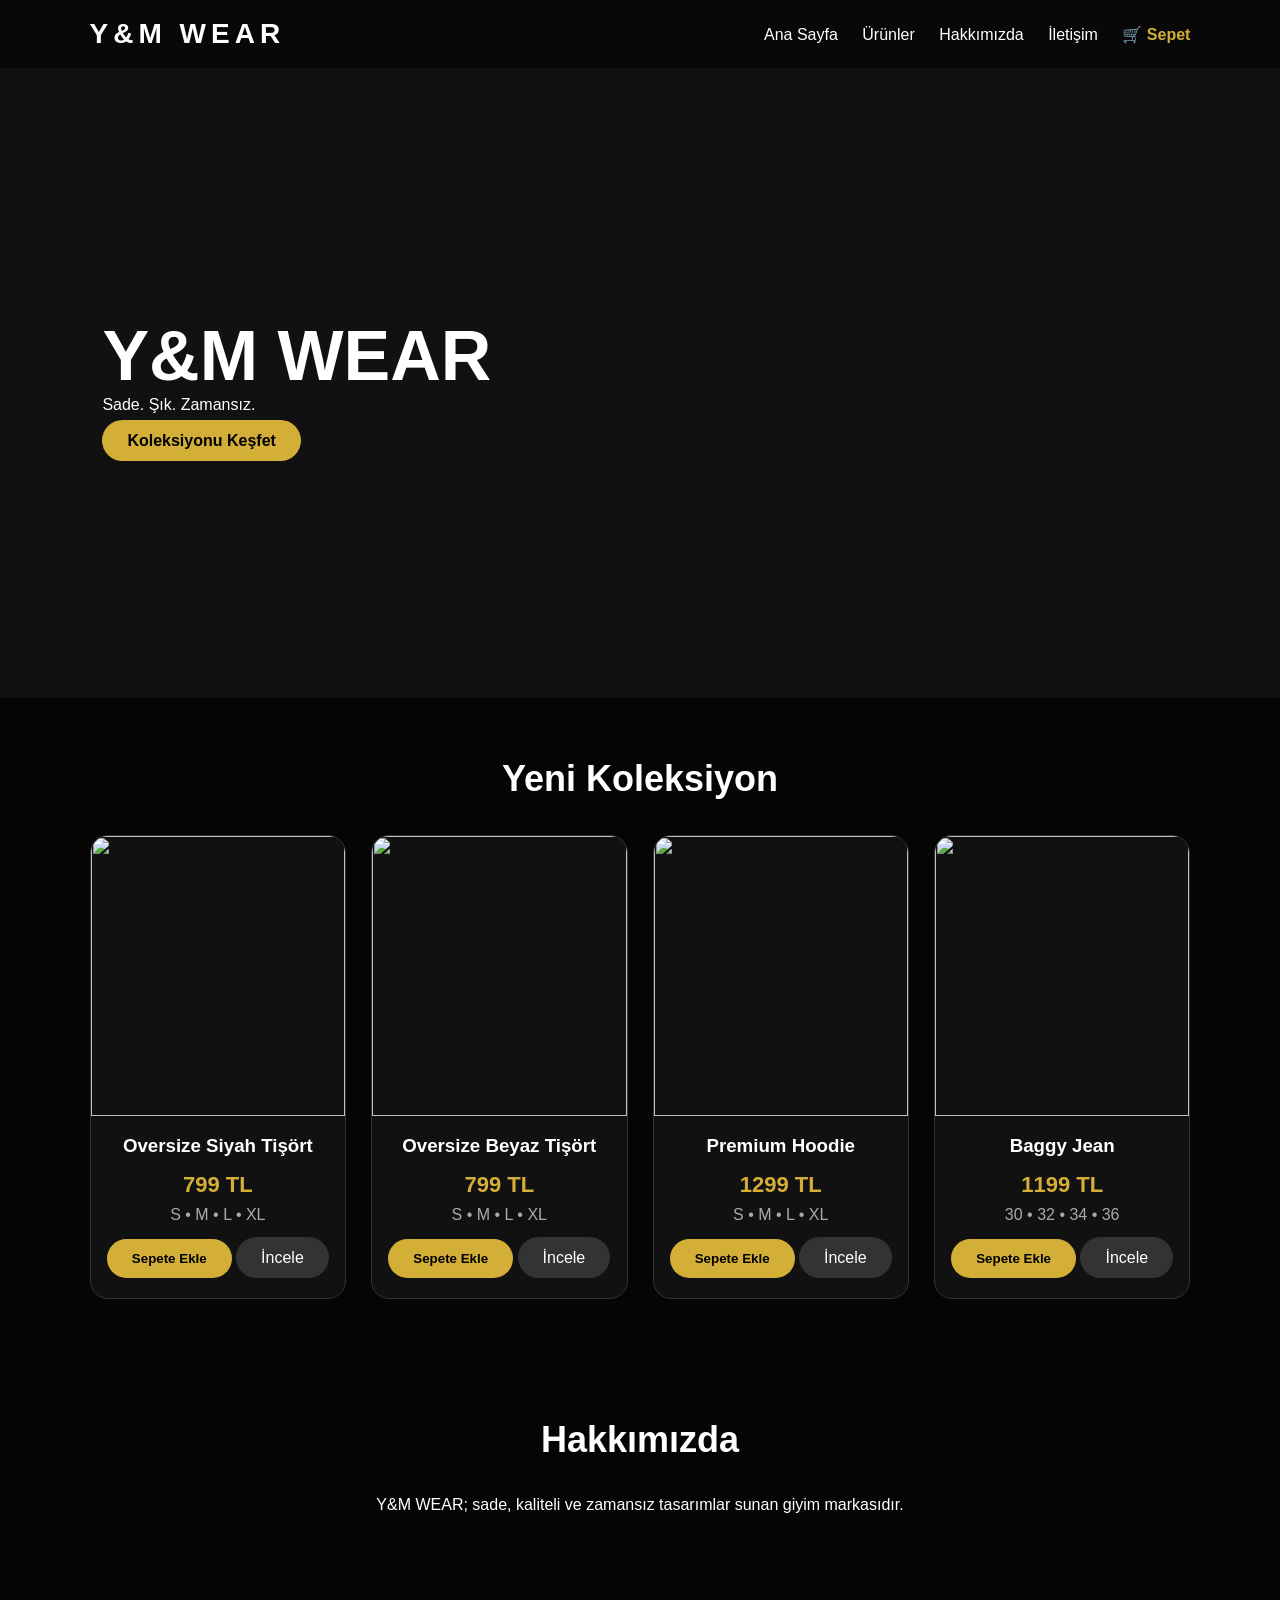
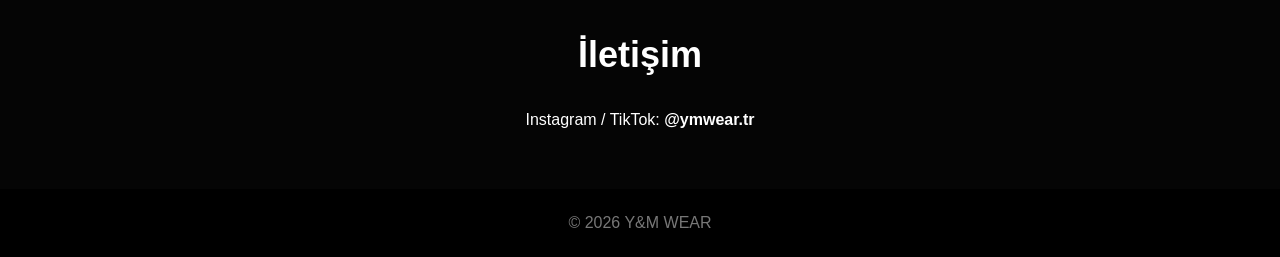
==== index.html @ 736faf4a "Refactor index.html for styling and structure updates" ====
<!DOCTYPE html>
<html lang="tr">
<head>
<meta charset="UTF-8">
<meta name="viewport" content="width=device-width, initial-scale=1.0">
<title>Y&M WEAR</title>
<style>
*{margin:0;padding:0;box-sizing:border-box;font-family:Arial}
body{background:#050505;color:white}
header{background:#080808;padding:18px 7%;display:flex;justify-content:space-between;align-items:center}
.logo{font-size:28px;font-weight:bold;letter-spacing:5px}
nav a{color:white;text-decoration:none;margin-left:20px}
.cart{color:#d4af37;font-weight:bold}
.hero{height:70vh;background:#111;display:flex;align-items:center;padding:0 8%}
.hero h1{font-size:70px}
.btn,.buy{background:#d4af37;color:#000;border:none;border-radius:25px;padding:12px 25px;font-weight:bold;cursor:pointer;text-decoration:none}
section{padding:60px 7%}
.title{text-align:center;font-size:36px;margin-bottom:35px}
.products{display:grid;grid-template-columns:repeat(auto-fit,minmax(230px,1fr));gap:25px}
.card{background:#111;border:1px solid #333;border-radius:18px;text-align:center;overflow:hidden;padding-bottom:20px}
.card img{width:100%;height:280px;object-fit:cover}
.card h3{margin:15px 0}
.price{color:#d4af37;font-size:22px;font-weight:bold}
.size{color:#aaa;margin:8px 0 15px}
.info{background:#333;color:white;border-radius:25px;padding:12px 25px;text-decoration:none}
footer{text-align:center;background:#000;color:#777;padding:25px}
</style>
</head>
<body>

<header>
<div class="logo">Y&M WEAR</div>
<nav>
<a href="index.html">Ana Sayfa</a>
<a href="#urunler">Ürünler</a>
<a href="#hakkimizda">Hakkımızda</a>
<a href="#iletisim">İletişim</a>
<a href="cart.html" class="cart">🛒 Sepet</a>
</nav>
</header>

<div class="hero">
<div>
<h1>Y&M WEAR</h1>
<p>Sade. Şık. Zamansız.</p><br>
<a class="btn" href="#urunler">Koleksiyonu Keşfet</a>
</div>
</div>

<section id="urunler">
<h2 class="title">Yeni Koleksiyon</h2>

<div class="products">

<div class="card">
<img src="https://images.unsplash.com/photo-1523398002811-999ca8dec234?w=800">
<h3>Oversize Siyah Tişört</h3>
<p class="price">799 TL</p>
<p class="size">S • M • L • XL</p>
<button class="buy" onclick="addToCart('Oversize Siyah Tişört',799)">Sepete Ekle</button>
<a href="urun.html" class="info">İncele</a>
</div>

<div class="card">
<img src="https://images.unsplash.com/photo-1515886657613-9f3515b0c78f?w=800">
<h3>Oversize Beyaz Tişört</h3>
<p class="price">799 TL</p>
<p class="size">S • M • L • XL</p>
<button class="buy" onclick="addToCart('Oversize Beyaz Tişört',799)">Sepete Ekle</button>
<a href="urun.html" class="info">İncele</a>
</div>

<div class="card">
<img src="https://images.unsplash.com/photo-1506629905607-d9c297d294e5?w=800">
<h3>Premium Hoodie</h3>
<p class="price">1299 TL</p>
<p class="size">S • M • L • XL</p>
<button class="buy" onclick="addToCart('Premium Hoodie',1299)">Sepete Ekle</button>
<a href="urun.html" class="info">İncele</a>
</div>

<div class="card">
<img src="https://images.unsplash.com/photo-1516762689617-e1cffcef479d?w=800">
<h3>Baggy Jean</h3>
<p class="price">1199 TL</p>
<p class="size">30 • 32 • 34 • 36</p>
<button class="buy" onclick="addToCart('Baggy Jean',1199)">Sepete Ekle</button>
<a href="urun.html" class="info">İncele</a>
</div>

</div>
</section>

<section id="hakkimizda">
<h2 class="title">Hakkımızda</h2>
<p style="text-align:center">Y&M WEAR; sade, kaliteli ve zamansız tasarımlar sunan giyim markasıdır.</p>
</section>

<section id="iletisim">
<h2 class="title">İletişim</h2>
<p style="text-align:center">Instagram / TikTok: <b>@ymwear.tr</b></p>
</section>

<footer>© 2026 Y&M WEAR</footer>

<script src="js/app.js"></script>
</body>
</html>
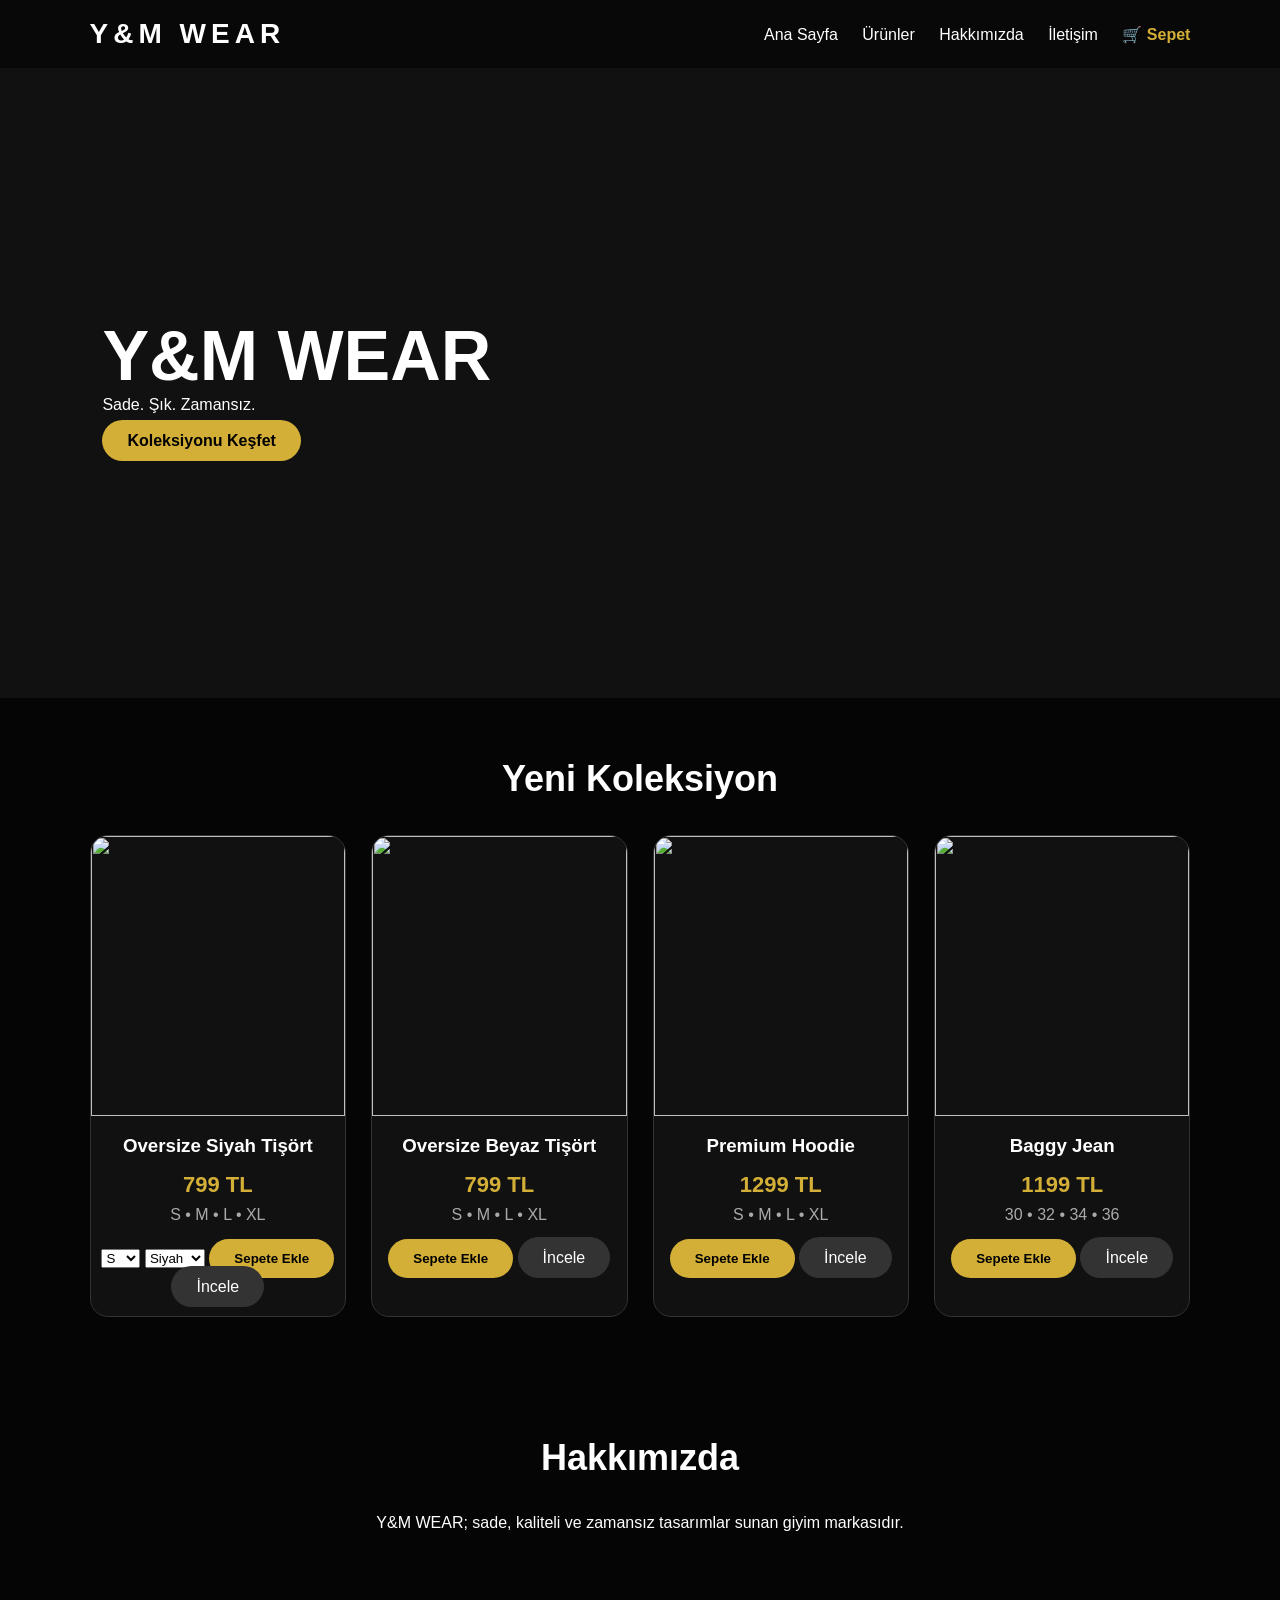
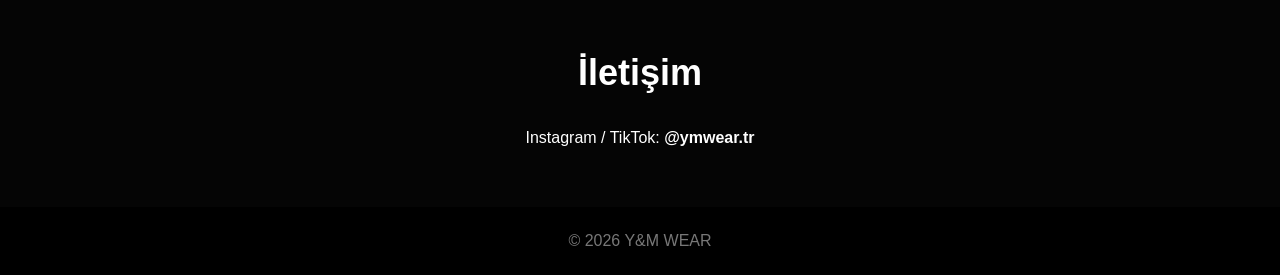
==== commit e0dc97b1: "Enhance product display with size and color options Added size and color selection options for produ" ====
--- a/index.html
+++ b/index.html
@@ -57,6 +57,19 @@
 <h3>Oversize Siyah Tişört</h3>
 <p class="price">799 TL</p>
 <p class="size">S • M • L • XL</p>
+  <select class="beden">
+  <option>S</option>
+  <option>M</option>
+  <option>L</option>
+  <option>XL</option>
+</select>
+
+<select class="renk">
+  <option>Siyah</option>
+  <option>Beyaz</option>
+  <option>Gri</option>
+  <option>Bej</option>
+</select>
 <button class="buy" onclick="addToCart('Oversize Siyah Tişört',799)">Sepete Ekle</button>
 <a href="urun.html" class="info">İncele</a>
 </div>
@@ -103,6 +116,36 @@
 
 <footer>© 2026 Y&M WEAR</footer>
 
-<script src="js/app.js"></script>
+<script>
+function addToCart(name, price){
+  let cart = JSON.parse(localStorage.getItem("cart")) || [];
+  cart.push({name:name, price:Number(price)});
+  localStorage.setItem("cart", JSON.stringify(cart));
+  alert(name + " sepete eklendi!");
+}
+
+let adminProducts = JSON.parse(localStorage.getItem("adminProducts")) || JSON.parse(localStorage.getItem("products")) || [];
+let productArea = document.querySelector(".products");
+
+adminProducts.forEach(product => {
+  productArea.innerHTML += `
+    <div class="card">
+      <img src="${product.image}">
+      <h3>${product.name}</h3>
+      <p class="price">${product.price} TL</p>
+      <p class="size">S • M • L • XL</p>
+      <select class="beden">
+  <option>S</option><option>M</option><option>L</option><option>XL</option>
+</select>
+<select class="renk">
+  <option>Siyah</option><option>Beyaz</option><option>Gri</option><option>Bej</option>
+</select>
+      <button class="buy" onclick="addToCartWithOptions(this, '${product.name}', ${Number(product.price)})">Sepete Ekle</button>
+      <a href="urun.html" class="info">İncele</a>
+    </div>
+  `;
+});
+</script>
+</script>
 </body>
 </html>
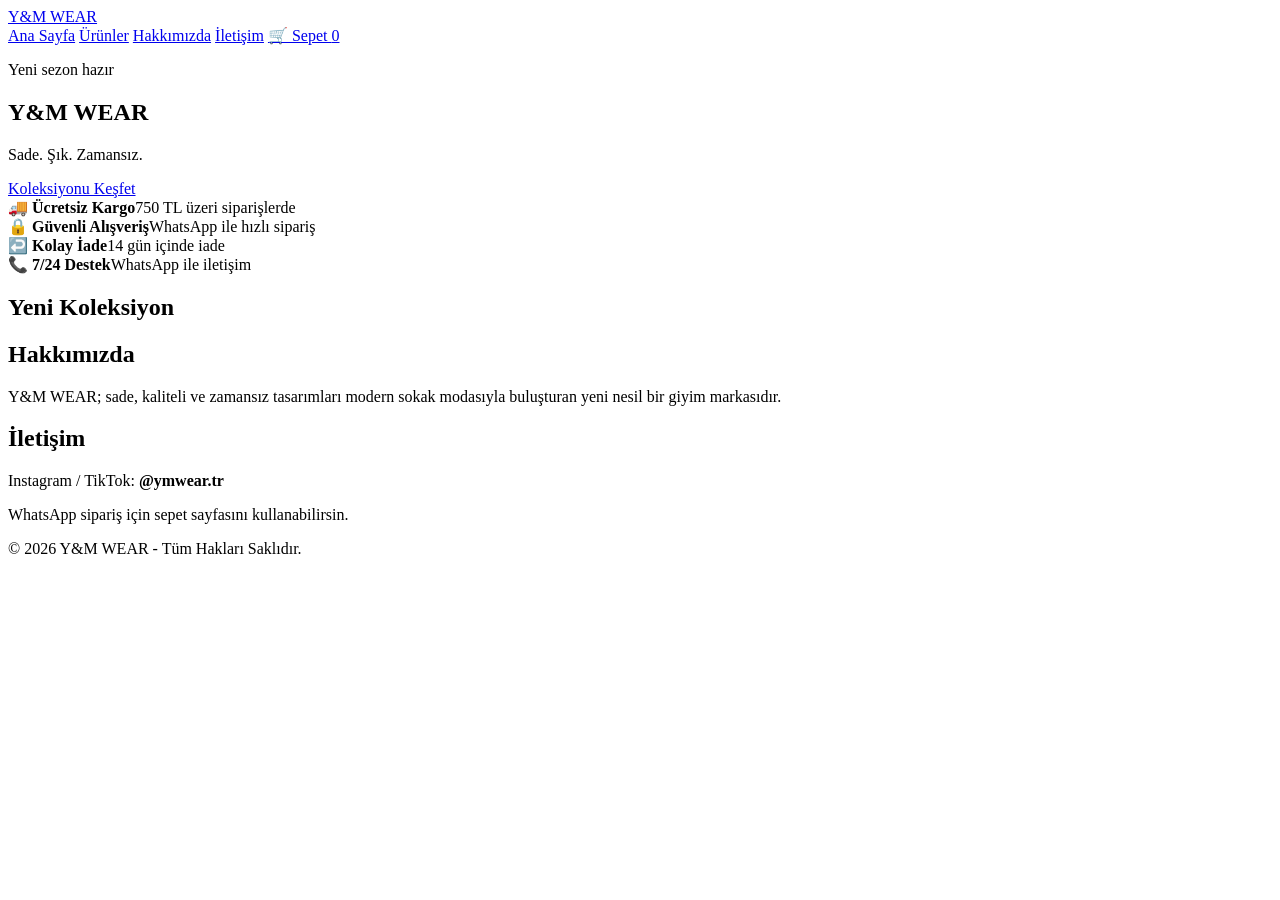
==== commit 692f95aa: "Add files via upload" ====
--- a/index.html
+++ b/index.html
@@ -1,151 +1,58 @@
 <!DOCTYPE html>
 <html lang="tr">
 <head>
-<meta charset="UTF-8">
-<meta name="viewport" content="width=device-width, initial-scale=1.0">
-<title>Y&M WEAR</title>
-<style>
-*{margin:0;padding:0;box-sizing:border-box;font-family:Arial}
-body{background:#050505;color:white}
-header{background:#080808;padding:18px 7%;display:flex;justify-content:space-between;align-items:center}
-.logo{font-size:28px;font-weight:bold;letter-spacing:5px}
-nav a{color:white;text-decoration:none;margin-left:20px}
-.cart{color:#d4af37;font-weight:bold}
-.hero{height:70vh;background:#111;display:flex;align-items:center;padding:0 8%}
-.hero h1{font-size:70px}
-.btn,.buy{background:#d4af37;color:#000;border:none;border-radius:25px;padding:12px 25px;font-weight:bold;cursor:pointer;text-decoration:none}
-section{padding:60px 7%}
-.title{text-align:center;font-size:36px;margin-bottom:35px}
-.products{display:grid;grid-template-columns:repeat(auto-fit,minmax(230px,1fr));gap:25px}
-.card{background:#111;border:1px solid #333;border-radius:18px;text-align:center;overflow:hidden;padding-bottom:20px}
-.card img{width:100%;height:280px;object-fit:cover}
-.card h3{margin:15px 0}
-.price{color:#d4af37;font-size:22px;font-weight:bold}
-.size{color:#aaa;margin:8px 0 15px}
-.info{background:#333;color:white;border-radius:25px;padding:12px 25px;text-decoration:none}
-footer{text-align:center;background:#000;color:#777;padding:25px}
-</style>
+  <meta charset="UTF-8" />
+  <meta name="viewport" content="width=device-width, initial-scale=1.0" />
+  <title>Y&M WEAR</title>
+  <link rel="stylesheet" href="css/style.css" />
 </head>
 <body>
+  <header class="site-header">
+    <a class="logo" href="index.html">Y&M WEAR</a>
+    <nav>
+      <a href="index.html">Ana Sayfa</a>
+      <a href="#urunler">Ürünler</a>
+      <a href="#hakkimizda">Hakkımızda</a>
+      <a href="#iletisim">İletişim</a>
+      <a class="cart-link" href="cart.html">🛒 Sepet <span id="cartCount">0</span></a>
+    </nav>
+  </header>
 
-<header>
-<div class="logo">Y&M WEAR</div>
-<nav>
-<a href="index.html">Ana Sayfa</a>
-<a href="#urunler">Ürünler</a>
-<a href="#hakkimizda">Hakkımızda</a>
-<a href="#iletisim">İletişim</a>
-<a href="cart.html" class="cart">🛒 Sepet</a>
-</nav>
-</header>
+  <section class="hero">
+    <div class="hero-content">
+      <p class="eyebrow">Yeni sezon hazır</p>
+      <h1>Y&M WEAR</h1>
+      <p>Sade. Şık. Zamansız.</p>
+      <a class="primary-btn" href="#urunler">Koleksiyonu Keşfet</a>
+    </div>
+  </section>
 
-<div class="hero">
-<div>
-<h1>Y&M WEAR</h1>
-<p>Sade. Şık. Zamansız.</p><br>
-<a class="btn" href="#urunler">Koleksiyonu Keşfet</a>
-</div>
-</div>
+  <section class="features">
+    <div><b>🚚 Ücretsiz Kargo</b><span>750 TL üzeri siparişlerde</span></div>
+    <div><b>🔒 Güvenli Alışveriş</b><span>WhatsApp ile hızlı sipariş</span></div>
+    <div><b>↩️ Kolay İade</b><span>14 gün içinde iade</span></div>
+    <div><b>📞 7/24 Destek</b><span>WhatsApp ile iletişim</span></div>
+  </section>
 
-<section id="urunler">
-<h2 class="title">Yeni Koleksiyon</h2>
+  <section id="urunler" class="section">
+    <h2 class="section-title">Yeni Koleksiyon</h2>
+    <div id="products" class="products"></div>
+  </section>
 
-<div class="products">
+  <section id="hakkimizda" class="section about">
+    <h2 class="section-title">Hakkımızda</h2>
+    <p>Y&M WEAR; sade, kaliteli ve zamansız tasarımları modern sokak modasıyla buluşturan yeni nesil bir giyim markasıdır.</p>
+  </section>
 
-<div class="card">
-<img src="https://images.unsplash.com/photo-1523398002811-999ca8dec234?w=800">
-<h3>Oversize Siyah Tişört</h3>
-<p class="price">799 TL</p>
-<p class="size">S • M • L • XL</p>
-  <select class="beden">
-  <option>S</option>
-  <option>M</option>
-  <option>L</option>
-  <option>XL</option>
-</select>
+  <section id="iletisim" class="section contact">
+    <h2 class="section-title">İletişim</h2>
+    <p>Instagram / TikTok: <b>@ymwear.tr</b></p>
+    <p>WhatsApp sipariş için sepet sayfasını kullanabilirsin.</p>
+  </section>
 
-<select class="renk">
-  <option>Siyah</option>
-  <option>Beyaz</option>
-  <option>Gri</option>
-  <option>Bej</option>
-</select>
-<button class="buy" onclick="addToCart('Oversize Siyah Tişört',799)">Sepete Ekle</button>
-<a href="urun.html" class="info">İncele</a>
-</div>
+  <footer>© 2026 Y&M WEAR - Tüm Hakları Saklıdır.</footer>
 
-<div class="card">
-<img src="https://images.unsplash.com/photo-1515886657613-9f3515b0c78f?w=800">
-<h3>Oversize Beyaz Tişört</h3>
-<p class="price">799 TL</p>
-<p class="size">S • M • L • XL</p>
-<button class="buy" onclick="addToCart('Oversize Beyaz Tişört',799)">Sepete Ekle</button>
-<a href="urun.html" class="info">İncele</a>
-</div>
-
-<div class="card">
-<img src="https://images.unsplash.com/photo-1506629905607-d9c297d294e5?w=800">
-<h3>Premium Hoodie</h3>
-<p class="price">1299 TL</p>
-<p class="size">S • M • L • XL</p>
-<button class="buy" onclick="addToCart('Premium Hoodie',1299)">Sepete Ekle</button>
-<a href="urun.html" class="info">İncele</a>
-</div>
-
-<div class="card">
-<img src="https://images.unsplash.com/photo-1516762689617-e1cffcef479d?w=800">
-<h3>Baggy Jean</h3>
-<p class="price">1199 TL</p>
-<p class="size">30 • 32 • 34 • 36</p>
-<button class="buy" onclick="addToCart('Baggy Jean',1199)">Sepete Ekle</button>
-<a href="urun.html" class="info">İncele</a>
-</div>
-
-</div>
-</section>
-
-<section id="hakkimizda">
-<h2 class="title">Hakkımızda</h2>
-<p style="text-align:center">Y&M WEAR; sade, kaliteli ve zamansız tasarımlar sunan giyim markasıdır.</p>
-</section>
-
-<section id="iletisim">
-<h2 class="title">İletişim</h2>
-<p style="text-align:center">Instagram / TikTok: <b>@ymwear.tr</b></p>
-</section>
-
-<footer>© 2026 Y&M WEAR</footer>
-
-<script>
-function addToCart(name, price){
-  let cart = JSON.parse(localStorage.getItem("cart")) || [];
-  cart.push({name:name, price:Number(price)});
-  localStorage.setItem("cart", JSON.stringify(cart));
-  alert(name + " sepete eklendi!");
-}
-
-let adminProducts = JSON.parse(localStorage.getItem("adminProducts")) || JSON.parse(localStorage.getItem("products")) || [];
-let productArea = document.querySelector(".products");
-
-adminProducts.forEach(product => {
-  productArea.innerHTML += `
-    <div class="card">
-      <img src="${product.image}">
-      <h3>${product.name}</h3>
-      <p class="price">${product.price} TL</p>
-      <p class="size">S • M • L • XL</p>
-      <select class="beden">
-  <option>S</option><option>M</option><option>L</option><option>XL</option>
-</select>
-<select class="renk">
-  <option>Siyah</option><option>Beyaz</option><option>Gri</option><option>Bej</option>
-</select>
-      <button class="buy" onclick="addToCartWithOptions(this, '${product.name}', ${Number(product.price)})">Sepete Ekle</button>
-      <a href="urun.html" class="info">İncele</a>
-    </div>
-  `;
-});
-</script>
-</script>
+  <script src="js/app.js"></script>
+  <script>renderHomeProducts(); updateCartCount();</script>
 </body>
 </html>
